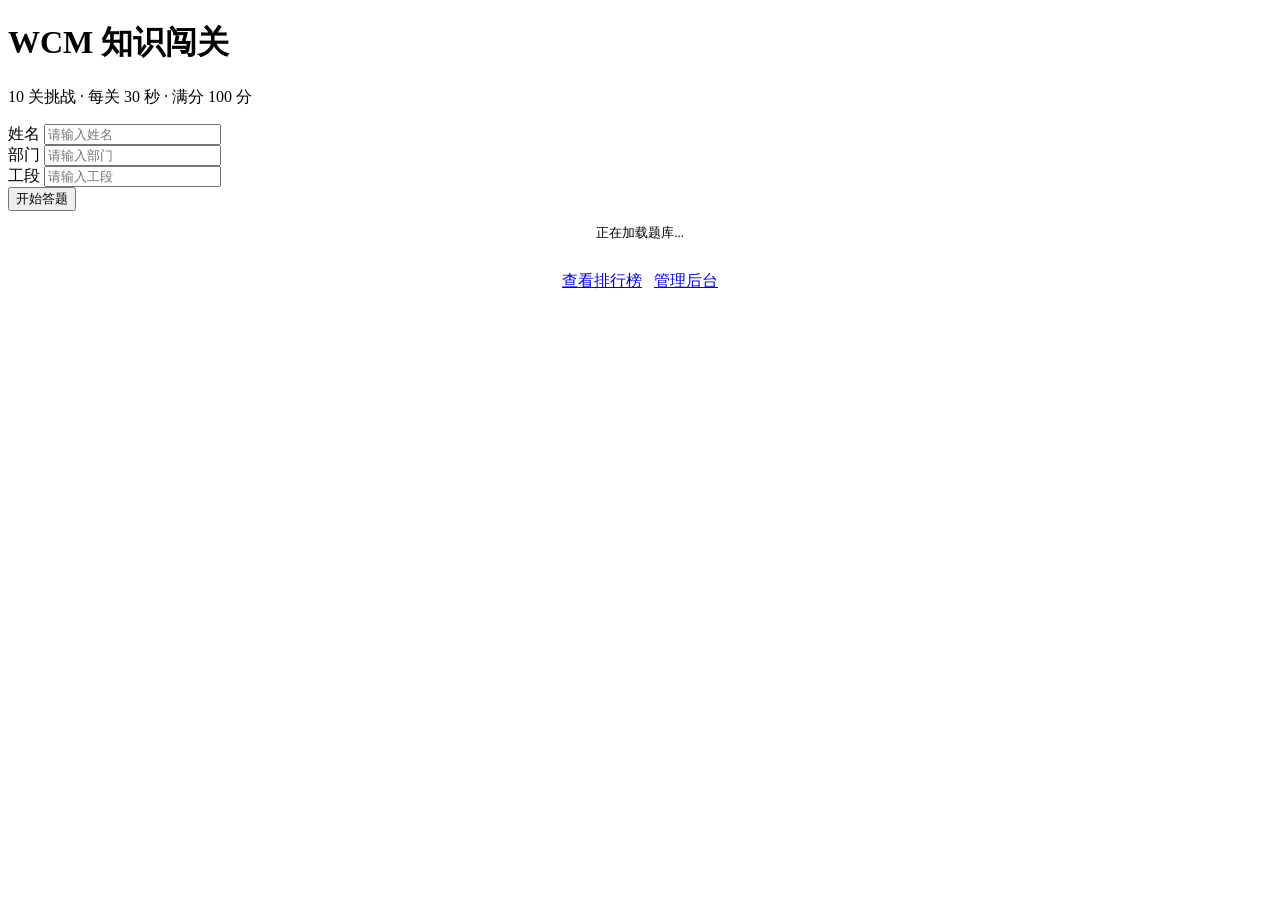
==== index.html @ 53681767 "Upload index.html" ====
<!DOCTYPE html>
<html lang="zh-CN">
<head>
  <meta charset="UTF-8">
  <meta name="viewport" content="width=device-width, initial-scale=1.0, maximum-scale=1.0, user-scalable=no">
  <title>WCM 知识闯关</title>
  <link rel="stylesheet" href="css/style.css">
</head>
<body>
  <div class="container">
    <div class="header">
      <h1>WCM 知识闯关</h1>
      <p class="subtitle">10 关挑战 · 每关 30 秒 · 满分 100 分</p>
    </div>

    <div class="card" id="infoCard">
      <div class="input-group">
        <label>姓名</label>
        <input type="text" id="nameInput" placeholder="请输入姓名" maxlength="20">
      </div>
      <div class="input-group">
        <label>部门</label>
        <input type="text" id="deptInput" placeholder="请输入部门" maxlength="20">
      </div>
      <div class="input-group">
        <label>工段</label>
        <input type="text" id="sectionInput" placeholder="请输入工段" maxlength="20">
      </div>
      <button class="btn btn-primary" id="startBtn" onclick="startGame()">开始答题</button>
    </div>

    <div class="card" id="bankInfo" style="text-align:center">
      <p style="font-size:13px;color:var(--text-tertiary)" id="bankStatus">正在加载题库...</p>
    </div>

    <div style="margin-top:auto;padding:16px 0;text-align:center">
      <a href="ranking.html" class="btn-link">查看排行榜</a>
      &nbsp;
      <a href="admin.html" class="btn-link">管理后台</a>
    </div>
  </div>

  <script src="js/config.js"></script>
  <script src="js/app.js"></script>
  <script>
    const savedName = localStorage.getItem('wcm_name') || '';
    const savedDept = localStorage.getItem('wcm_dept') || '';
    const savedSection = localStorage.getItem('wcm_section') || '';
    if (savedName) document.getElementById('nameInput').value = savedName;
    if (savedDept) document.getElementById('deptInput').value = savedDept;
    if (savedSection) document.getElementById('sectionInput').value = savedSection;

    document.getElementById('nameInput').addEventListener('keypress', e => {
      if (e.key === 'Enter') document.getElementById('deptInput').focus();
    });

    async function loadBankInfo() {
      const questions = await CloudDB.getQuestions();
      const el = document.getElementById('bankStatus');
      if (questions.length === 0) {
        el.textContent = '题库为空，请联系管理员导入题目';
        el.style.color = 'var(--danger)';
      } else {
        const types = {
          single: questions.filter(q => q.type === 'single').length,
          multiple: questions.filter(q => q.type === 'multiple').length,
          judge: questions.filter(q => q.type === 'judge').length
        };
        el.textContent = `题库 ${questions.length} 题（单选 ${types.single} / 多选 ${types.multiple} / 判断 ${types.judge}）`;
      }
    }

    function startGame() {
      const name = document.getElementById('nameInput').value.trim();
      const dept = document.getElementById('deptInput').value.trim();
      const section = document.getElementById('sectionInput').value.trim();

      if (!name) { showToast('请输入姓名'); return; }
      if (!dept) { showToast('请输入部门'); return; }
      if (!section) { showToast('请输入工段'); return; }

      localStorage.setItem('wcm_name', name);
      localStorage.setItem('wcm_dept', dept);
      localStorage.setItem('wcm_section', section);

      const params = new URLSearchParams({ name, dept, section });
      window.location.href = `game.html?${params}`;
    }

    loadBankInfo();
  </script>
</body>
</html>
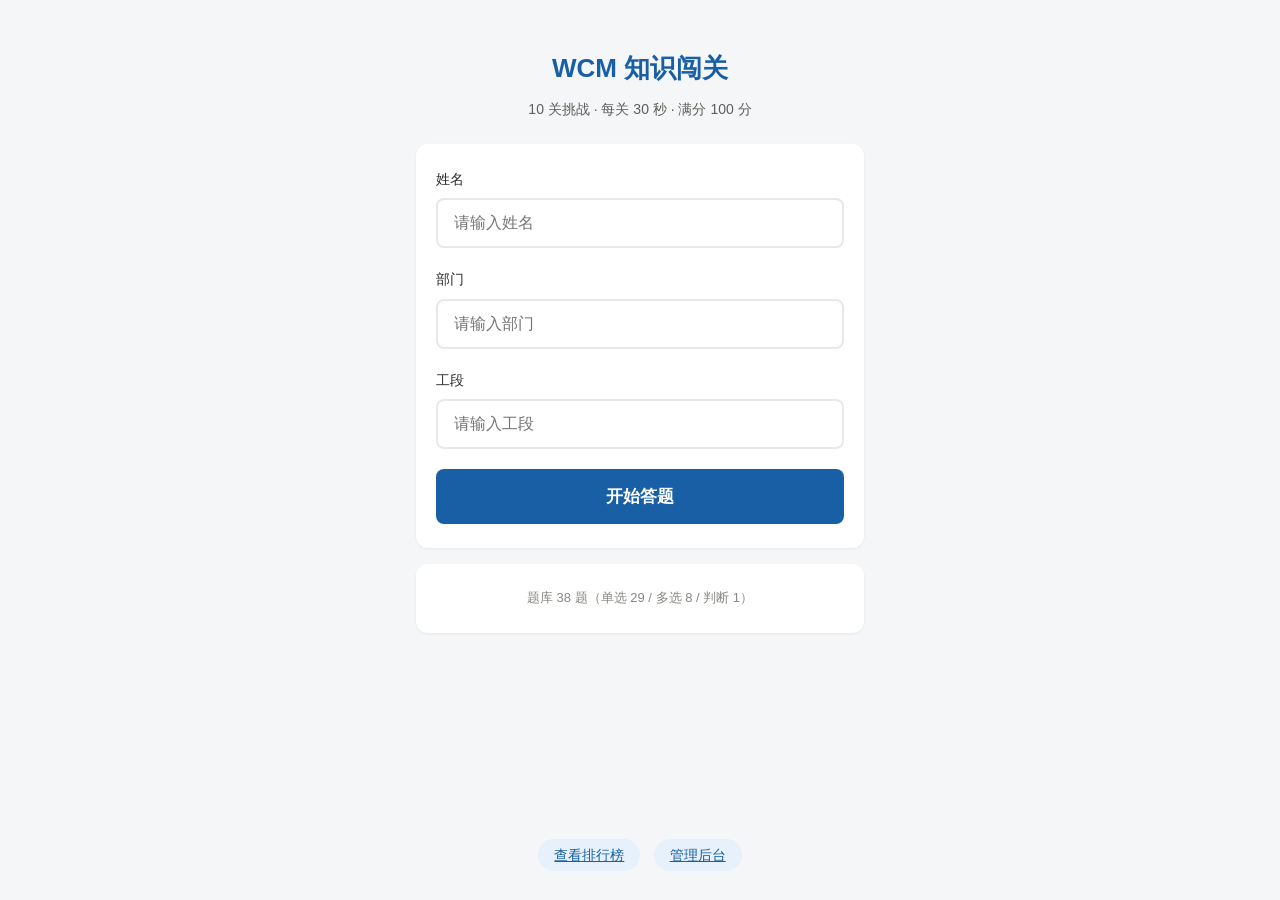
==== commit fe53bc8e: "Update index.html with cache-busting v=2" ====
--- a/index.html
+++ b/index.html
@@ -4,7 +4,7 @@
   <meta charset="UTF-8">
   <meta name="viewport" content="width=device-width, initial-scale=1.0, maximum-scale=1.0, user-scalable=no">
   <title>WCM 知识闯关</title>
-  <link rel="stylesheet" href="css/style.css">
+  <link rel="stylesheet" href="css/style.css?v=2">
 </head>
 <body>
   <div class="container">
@@ -40,8 +40,8 @@
     </div>
   </div>
 
-  <script src="js/config.js"></script>
-  <script src="js/app.js"></script>
+  <script src="js/config.js?v=2"></script>
+  <script src="js/app.js?v=2"></script>
   <script>
     const savedName = localStorage.getItem('wcm_name') || '';
     const savedDept = localStorage.getItem('wcm_dept') || '';
--- a/css/style.css
+++ b/css/style.css
@@ -0,0 +1,562 @@
+/* WCM 知识闯关 - 云端版样式 */
+* { margin: 0; padding: 0; box-sizing: border-box; }
+
+:root {
+  --primary: #185FA5;
+  --primary-light: #E6F1FB;
+  --teal: #0F6E56;
+  --teal-light: #E1F5EE;
+  --danger: #E24B4A;
+  --danger-light: #FCEBEB;
+  --amber: #EF9F27;
+  --amber-light: #FAEEDA;
+  --bg: #f5f6f8;
+  --card: #ffffff;
+  --text: #2C2C2A;
+  --text-secondary: #5F5E5A;
+  --text-tertiary: #888780;
+  --border: #e8e8e8;
+  --radius: 12px;
+  --radius-sm: 8px;
+}
+
+body {
+  font-family: -apple-system, BlinkMacSystemFont, 'Segoe UI', Roboto, 'Helvetica Neue', Arial, sans-serif;
+  background: var(--bg);
+  color: var(--text);
+  line-height: 1.6;
+  -webkit-font-smoothing: antialiased;
+  min-height: 100vh;
+}
+
+.container {
+  max-width: 480px;
+  margin: 0 auto;
+  padding: 16px;
+  min-height: 100vh;
+  display: flex;
+  flex-direction: column;
+}
+
+.card {
+  background: var(--card);
+  border-radius: var(--radius);
+  padding: 24px 20px;
+  box-shadow: 0 1px 3px rgba(0,0,0,0.06);
+  margin-bottom: 16px;
+}
+
+.header {
+  text-align: center;
+  padding: 32px 0 24px;
+}
+
+.header h1 {
+  font-size: 26px;
+  font-weight: 700;
+  color: var(--primary);
+  margin-bottom: 8px;
+}
+
+.header .subtitle {
+  font-size: 14px;
+  color: var(--text-secondary);
+}
+
+.input-group {
+  margin-bottom: 20px;
+}
+
+.input-group label {
+  display: block;
+  font-size: 14px;
+  font-weight: 500;
+  color: var(--text);
+  margin-bottom: 8px;
+}
+
+.input-group input,
+.input-group textarea,
+.input-group select {
+  width: 100%;
+  padding: 14px 16px;
+  font-size: 16px;
+  border: 2px solid var(--border);
+  border-radius: var(--radius-sm);
+  background: var(--card);
+  color: var(--text);
+  transition: border-color 0.2s;
+  -webkit-appearance: none;
+}
+
+.input-group input:focus,
+.input-group textarea:focus {
+  outline: none;
+  border-color: var(--primary);
+}
+
+.btn {
+  display: block;
+  width: 100%;
+  padding: 16px;
+  font-size: 17px;
+  font-weight: 600;
+  text-align: center;
+  border: none;
+  border-radius: var(--radius-sm);
+  cursor: pointer;
+  transition: opacity 0.2s, transform 0.1s;
+  -webkit-tap-highlight-color: transparent;
+}
+
+.btn:active { transform: scale(0.98); }
+.btn:disabled { opacity: 0.5; cursor: not-allowed; }
+
+.btn-primary {
+  background: var(--primary);
+  color: #fff;
+}
+
+.btn-teal {
+  background: var(--teal);
+  color: #fff;
+}
+
+.btn-danger {
+  background: var(--danger);
+  color: #fff;
+}
+
+.btn-outline {
+  background: transparent;
+  border: 2px solid var(--border);
+  color: var(--text);
+}
+
+.btn-link {
+  display: inline;
+  width: auto;
+  padding: 8px 16px;
+  font-size: 14px;
+  background: var(--primary-light);
+  color: var(--primary);
+  border-radius: 20px;
+}
+
+/* Game */
+.game-header {
+  display: flex;
+  justify-content: space-between;
+  align-items: center;
+  margin-bottom: 16px;
+}
+
+.level-badge {
+  background: var(--primary);
+  color: #fff;
+  padding: 4px 14px;
+  border-radius: 20px;
+  font-size: 13px;
+  font-weight: 600;
+}
+
+.score-display {
+  font-size: 14px;
+  color: var(--text-secondary);
+}
+
+.score-display strong {
+  color: var(--primary);
+  font-size: 18px;
+}
+
+.timer-bar {
+  height: 6px;
+  background: var(--border);
+  border-radius: 3px;
+  overflow: hidden;
+  margin-bottom: 16px;
+}
+
+.timer-fill {
+  height: 100%;
+  background: var(--teal);
+  border-radius: 3px;
+  transition: width 1s linear, background-color 0.3s;
+}
+
+.timer-fill.warning { background: var(--amber); }
+.timer-fill.danger { background: var(--danger); }
+
+.timer-text {
+  text-align: center;
+  font-size: 28px;
+  font-weight: 700;
+  margin-bottom: 16px;
+}
+
+.timer-text.danger { color: var(--danger); }
+
+.question-card {
+  background: var(--card);
+  border-radius: var(--radius);
+  padding: 24px 20px;
+  box-shadow: 0 1px 3px rgba(0,0,0,0.06);
+  margin-bottom: 16px;
+}
+
+.question-type {
+  display: inline-block;
+  font-size: 12px;
+  padding: 2px 10px;
+  border-radius: 12px;
+  margin-bottom: 12px;
+  font-weight: 500;
+}
+
+.question-type.single { background: var(--primary-light); color: var(--primary); }
+.question-type.multiple { background: var(--amber-light); color: var(--amber); }
+.question-type.judge { background: var(--teal-light); color: var(--teal); }
+
+.question-text {
+  font-size: 18px;
+  font-weight: 500;
+  line-height: 1.5;
+  margin-bottom: 20px;
+}
+
+.options { display: flex; flex-direction: column; gap: 10px; }
+
+.option {
+  display: flex;
+  align-items: center;
+  padding: 14px 16px;
+  border: 2px solid var(--border);
+  border-radius: var(--radius-sm);
+  cursor: pointer;
+  transition: all 0.2s;
+  -webkit-tap-highlight-color: transparent;
+}
+
+.option:active { transform: scale(0.99); }
+
+.option.selected {
+  border-color: var(--primary);
+  background: var(--primary-light);
+}
+
+.option.correct {
+  border-color: var(--teal);
+  background: var(--teal-light);
+}
+
+.option.wrong {
+  border-color: var(--danger);
+  background: var(--danger-light);
+}
+
+.option-label {
+  display: flex;
+  align-items: center;
+  justify-content: center;
+  width: 28px;
+  height: 28px;
+  border-radius: 50%;
+  background: var(--border);
+  font-size: 13px;
+  font-weight: 600;
+  margin-right: 12px;
+  flex-shrink: 0;
+  color: var(--text-secondary);
+}
+
+.option.selected .option-label {
+  background: var(--primary);
+  color: #fff;
+}
+
+.option.correct .option-label {
+  background: var(--teal);
+  color: #fff;
+}
+
+.option.wrong .option-label {
+  background: var(--danger);
+  color: #fff;
+}
+
+.option-text {
+  font-size: 15px;
+  flex: 1;
+}
+
+.stars-row {
+  display: flex;
+  justify-content: center;
+  gap: 4px;
+  margin: 12px 0;
+}
+
+.star {
+  font-size: 28px;
+  color: var(--amber);
+}
+
+.star.empty { color: var(--border); }
+
+/* Result */
+.result-card {
+  text-align: center;
+  padding: 40px 24px;
+}
+
+.result-card .big-score {
+  font-size: 64px;
+  font-weight: 700;
+  color: var(--primary);
+  line-height: 1;
+  margin: 16px 0;
+}
+
+.result-card .grade-display {
+  font-size: 20px;
+  font-weight: 600;
+  margin: 12px 0;
+}
+
+.result-card .info-row {
+  display: flex;
+  justify-content: center;
+  gap: 24px;
+  margin: 20px 0;
+}
+
+.result-card .info-item {
+  text-align: center;
+}
+
+.result-card .info-item .num {
+  font-size: 24px;
+  font-weight: 700;
+  color: var(--text);
+}
+
+.result-card .info-item .label {
+  font-size: 12px;
+  color: var(--text-tertiary);
+  margin-top: 4px;
+}
+
+/* Ranking */
+.ranking-list {
+  display: flex;
+  flex-direction: column;
+  gap: 8px;
+}
+
+.rank-item {
+  display: flex;
+  align-items: center;
+  padding: 14px 16px;
+  background: var(--card);
+  border-radius: var(--radius-sm);
+  box-shadow: 0 1px 2px rgba(0,0,0,0.04);
+}
+
+.rank-number {
+  width: 32px;
+  height: 32px;
+  display: flex;
+  align-items: center;
+  justify-content: center;
+  border-radius: 50%;
+  font-size: 14px;
+  font-weight: 700;
+  margin-right: 12px;
+  flex-shrink: 0;
+  background: var(--border);
+  color: var(--text-secondary);
+}
+
+.rank-item:nth-child(1) .rank-number { background: #FFD700; color: #fff; }
+.rank-item:nth-child(2) .rank-number { background: #C0C0C0; color: #fff; }
+.rank-item:nth-child(3) .rank-number { background: #CD7F32; color: #fff; }
+
+.rank-info {
+  flex: 1;
+  min-width: 0;
+}
+
+.rank-name {
+  font-size: 15px;
+  font-weight: 600;
+  color: var(--text);
+  white-space: nowrap;
+  overflow: hidden;
+  text-overflow: ellipsis;
+}
+
+.rank-detail {
+  font-size: 12px;
+  color: var(--text-tertiary);
+}
+
+.rank-score {
+  text-align: right;
+  flex-shrink: 0;
+  margin-left: 8px;
+}
+
+.rank-score .score-num {
+  font-size: 18px;
+  font-weight: 700;
+  color: var(--primary);
+}
+
+.rank-score .score-stars {
+  font-size: 11px;
+  color: var(--amber);
+}
+
+/* Admin */
+.admin-section {
+  background: var(--card);
+  border-radius: var(--radius);
+  padding: 20px;
+  margin-bottom: 16px;
+  box-shadow: 0 1px 3px rgba(0,0,0,0.06);
+}
+
+.admin-section h3 {
+  font-size: 16px;
+  font-weight: 600;
+  margin-bottom: 12px;
+  color: var(--text);
+}
+
+.stat-grid {
+  display: grid;
+  grid-template-columns: repeat(3, 1fr);
+  gap: 8px;
+}
+
+.stat-box {
+  text-align: center;
+  padding: 12px 8px;
+  background: var(--bg);
+  border-radius: var(--radius-sm);
+}
+
+.stat-box .num {
+  font-size: 22px;
+  font-weight: 700;
+  color: var(--primary);
+}
+
+.stat-box .label {
+  font-size: 11px;
+  color: var(--text-tertiary);
+  margin-top: 2px;
+}
+
+/* Grade badge */
+.grade-badge {
+  display: inline-flex;
+  align-items: center;
+  gap: 6px;
+  font-size: 13px;
+  font-weight: 600;
+}
+
+.grade-dot {
+  width: 8px;
+  height: 8px;
+  border-radius: 50%;
+  display: inline-block;
+}
+
+/* Toast */
+.toast {
+  position: fixed;
+  bottom: 80px;
+  left: 50%;
+  transform: translateX(-50%) translateY(20px);
+  background: rgba(44, 44, 42, 0.92);
+  color: #fff;
+  padding: 12px 24px;
+  border-radius: 24px;
+  font-size: 14px;
+  opacity: 0;
+  transition: opacity 0.3s, transform 0.3s;
+  z-index: 9999;
+  white-space: nowrap;
+}
+
+.toast.show {
+  opacity: 1;
+  transform: translateX(-50%) translateY(0);
+}
+
+/* Loading */
+.loading {
+  text-align: center;
+  padding: 40px 0;
+  color: var(--text-tertiary);
+  font-size: 14px;
+}
+
+.loading .spinner {
+  display: inline-block;
+  width: 32px;
+  height: 32px;
+  border: 3px solid var(--border);
+  border-top-color: var(--primary);
+  border-radius: 50%;
+  animation: spin 0.8s linear infinite;
+  margin-bottom: 12px;
+}
+
+@keyframes spin { to { transform: rotate(360deg); } }
+
+/* Nav */
+.bottom-nav {
+  display: flex;
+  justify-content: space-around;
+  padding: 12px 0;
+  background: var(--card);
+  border-top: 1px solid var(--border);
+  margin-top: auto;
+  position: sticky;
+  bottom: 0;
+}
+
+.bottom-nav a {
+  display: flex;
+  flex-direction: column;
+  align-items: center;
+  gap: 2px;
+  font-size: 11px;
+  color: var(--text-tertiary);
+  text-decoration: none;
+  padding: 4px 12px;
+  border-radius: 8px;
+}
+
+.bottom-nav a.active {
+  color: var(--primary);
+}
+
+.bottom-nav a .icon {
+  font-size: 20px;
+}
+
+.empty-state {
+  text-align: center;
+  padding: 60px 20px;
+  color: var(--text-tertiary);
+}
+
+.empty-state .icon {
+  font-size: 48px;
+  margin-bottom: 12px;
+}
